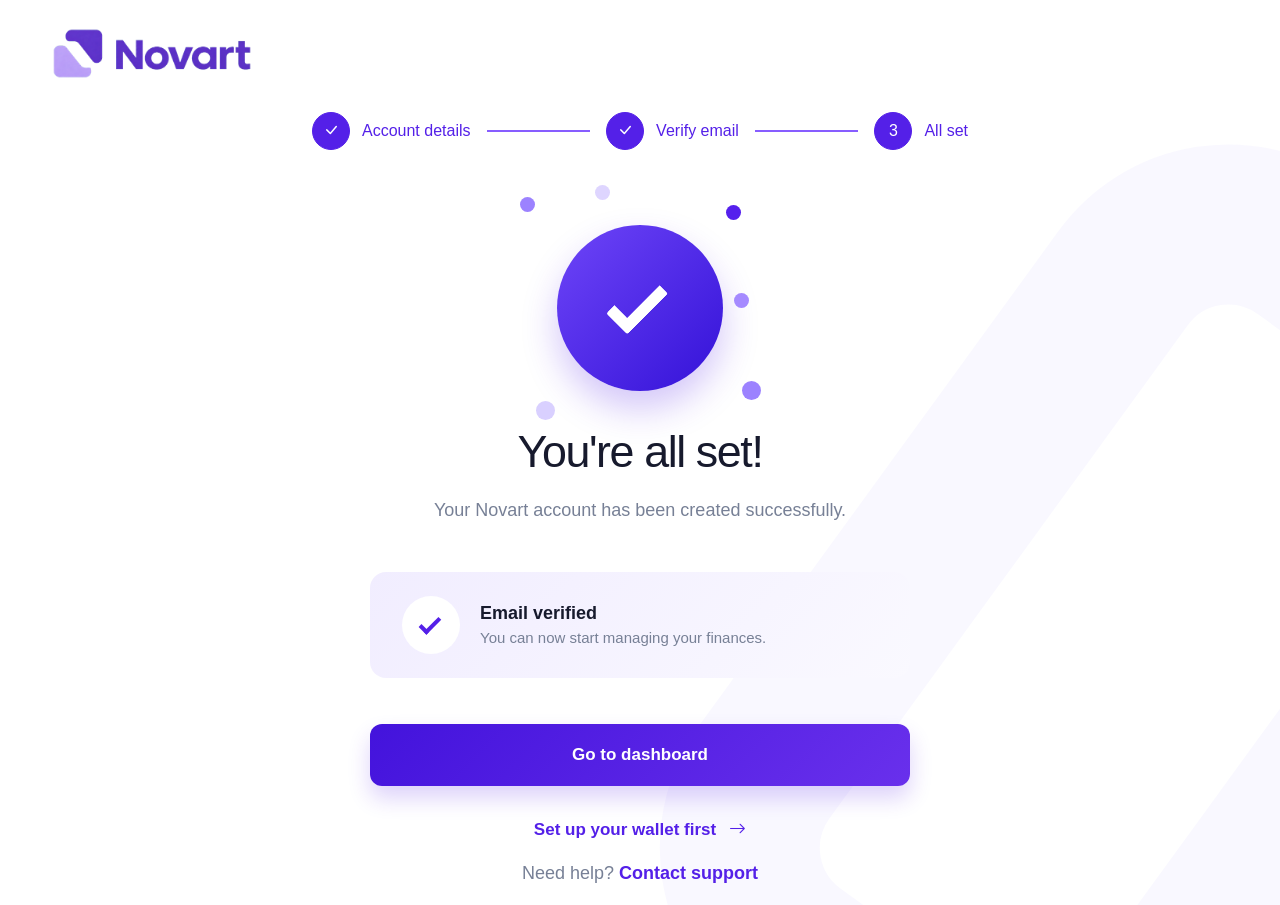
==== all-set.html @ dc802c1b "Initial commit" ====
<!DOCTYPE html>
<html lang="en">

<head>
  <meta charset="UTF-8">
  <meta name="viewport" content="width=device-width, initial-scale=1.0">
  <link href="https://cdn.jsdelivr.net/npm/bootstrap@5.3.8/dist/css/bootstrap.min.css" rel="stylesheet"
    integrity="sha384-sRIl4kxILFvY47J16cr9ZwB07vP4J8+LH7qKQnuqkuIAvNWLzeN8tE5YBujZqJLB" crossorigin="anonymous">
  <link rel="stylesheet" href="https://cdn.jsdelivr.net/npm/bootstrap-icons@1.11.3/font/bootstrap-icons.min.css">
  <link rel="stylesheet" href="css/main.css">
  <title>Document</title>
</head>

<body>
  <main class="all-set-page">
    <div class="background-mark"></div>

    <a class="brand" href="index.html">
      <img class="logo" src="img/logo2.0.png" alt="">
    </a>

    <div class="content">
      <div class="steps">
        <div class="steps__item done">
          <span class="steps__number"><i class="bi bi-check-lg"></i></span>
          <span>Account details</span>
        </div>

        <span class="steps__line"></span>

        <div class="steps__item" done>
          <span class="steps__number"><i class="bi bi-check-lg"></i></span>
          <span>Verify email</span>
        </div>

        <span class="steps__line"></span>

        <div class="steps__item" active>
          <span class="steps__number">3</span>
          <span>All set</span>
        </div>
      </div>

      <section class="all-set-card">
        <div class="success-icon">
          <span class="success-check"></span>
        </div>

        <h1>You're all set!</h1>
        <p>Your Novart account has been created successfully.</p>

        <div class="verified-box">
          <span class="verified-box__icon">
            <span class="verified-check"></span>
          </span>

          <div>
            <strong>Email verified</strong>
            <span>You can now start managing your finances.</span>
          </div>
        </div>

        <button class="dashboard-button" id="goToDashboard" type="button">
          Go to dashboard
        </button>

        <a class="wallet-link" href="index.html" id="setUpWallet">
          Set up your wallet first
          <i class="bi bi-arrow-right"></i>
        </a>

        <p class="support">
          Need help? <a href="#">Contact support</a>
        </p>
      </section>
    </div>
  </main>






















  <script src="js/all-set.js" defer></script>
  <script src="https://cdn.jsdelivr.net/npm/bootstrap@5.3.8/dist/js/bootstrap.bundle.min.js"
    integrity="sha384-FKyoEForCGlyvwx9Hj09JcYn3nv7wiPVlz7YYwJrWVcXK/BmnVDxM+D2scQbITxI"
    crossorigin="anonymous"></script>
</body>

</html>
---- css/main.css ----
@import url(home.css);
@import url(wallet.css);
@import url(settings.css);
@import url(register.css);
@import url(verify-email.css);
@import url(all-set.css);
@import url(signin.css);
@import url(dark.css);
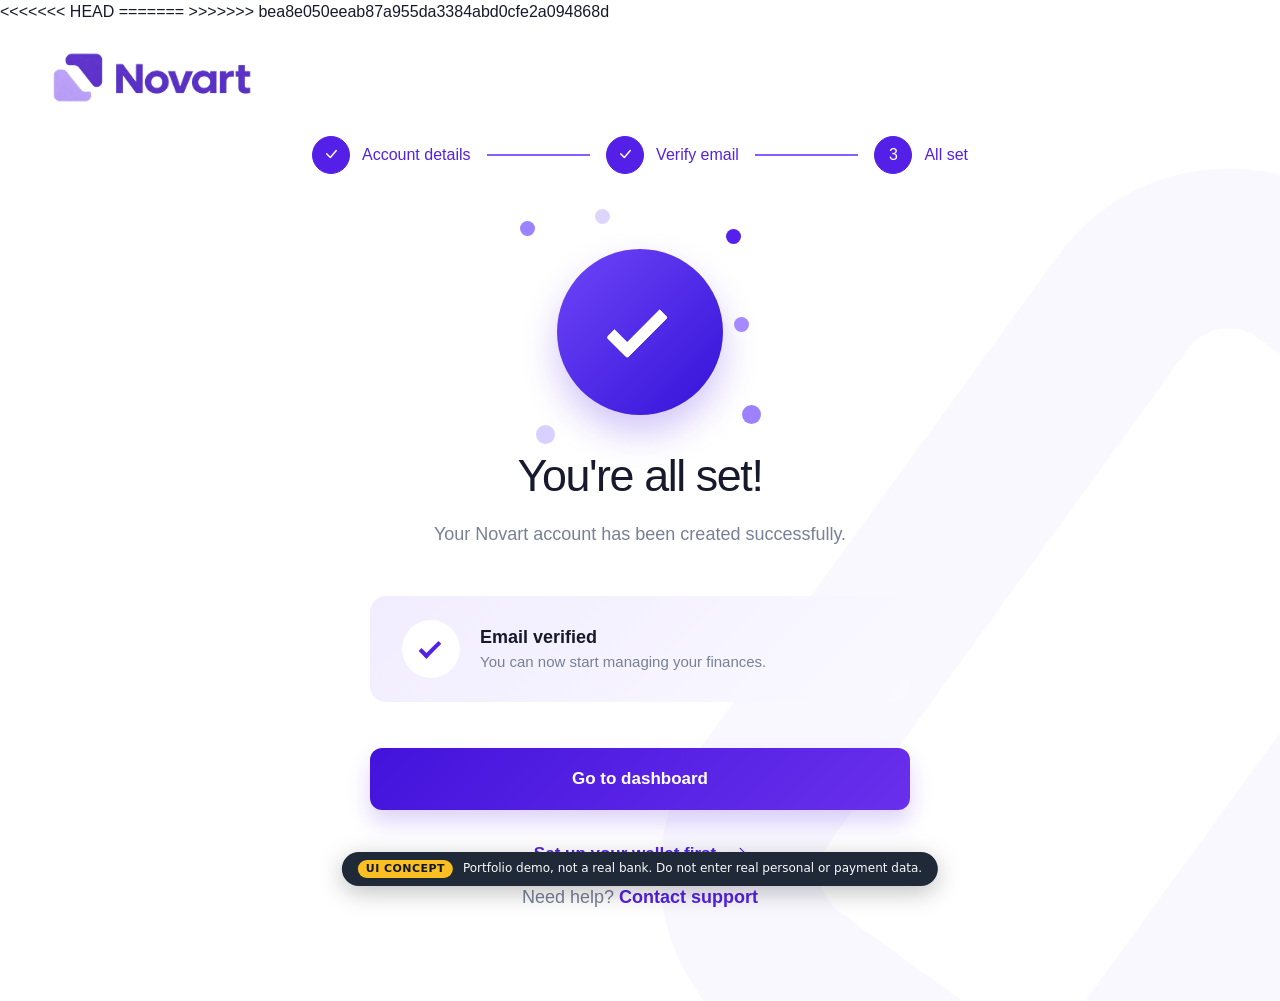
==== commit 635ad8c9: "Update .DS_Store" ====
--- a/all-set.html
+++ b/all-set.html
@@ -8,10 +8,15 @@
     integrity="sha384-sRIl4kxILFvY47J16cr9ZwB07vP4J8+LH7qKQnuqkuIAvNWLzeN8tE5YBujZqJLB" crossorigin="anonymous">
   <link rel="stylesheet" href="https://cdn.jsdelivr.net/npm/bootstrap-icons@1.11.3/font/bootstrap-icons.min.css">
   <link rel="stylesheet" href="css/main.css">
-  <title>Document</title>
+<<<<<<< HEAD
+  <title>Novart Finance (UI concept): All set</title>
+=======
+  <title>Novart Bank: Create Account</title>
+>>>>>>> bea8e050eeab87a955da3384abd0cfe2a094868d
 </head>
 
 <body>
+  <div class="demo-banner" role="note"><strong>UI concept</strong><span>Portfolio demo, not a real bank. Do not enter real personal or payment data.</span></div>
   <main class="all-set-page">
     <div class="background-mark"></div>
 
@@ -103,4 +108,4 @@
     crossorigin="anonymous"></script>
 </body>
 
-</html>+</html>
--- a/css/main.css
+++ b/css/main.css
@@ -1,3 +1,4 @@
+@import url(demo-banner.css);
 @import url(home.css);
 @import url(wallet.css);
 @import url(settings.css);
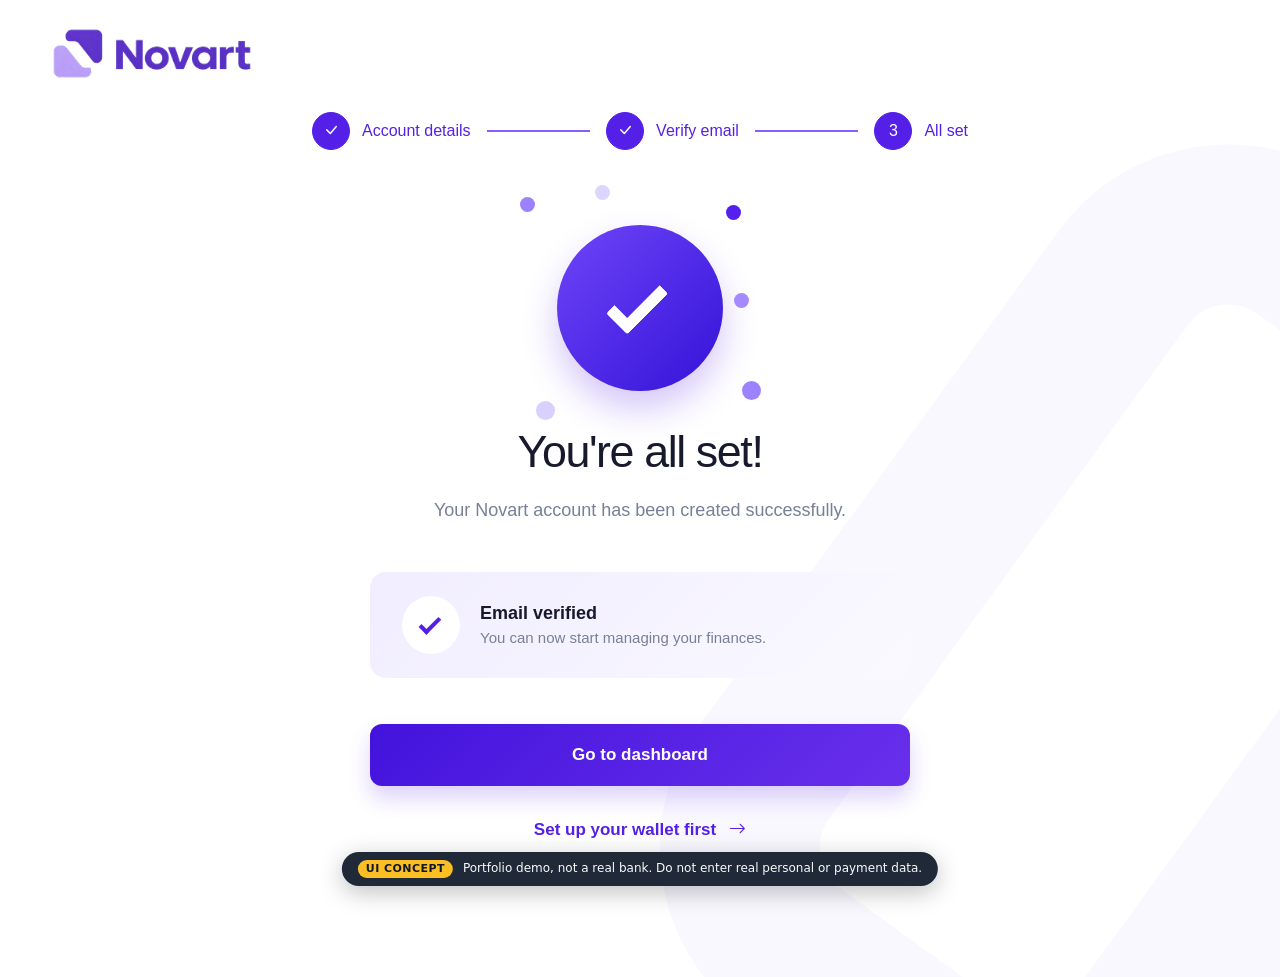
==== commit 45e84480: "Create .DS_Store" ====
--- a/all-set.html
+++ b/all-set.html
@@ -8,11 +8,7 @@
     integrity="sha384-sRIl4kxILFvY47J16cr9ZwB07vP4J8+LH7qKQnuqkuIAvNWLzeN8tE5YBujZqJLB" crossorigin="anonymous">
   <link rel="stylesheet" href="https://cdn.jsdelivr.net/npm/bootstrap-icons@1.11.3/font/bootstrap-icons.min.css">
   <link rel="stylesheet" href="css/main.css">
-<<<<<<< HEAD
   <title>Novart Finance (UI concept): All set</title>
-=======
-  <title>Novart Bank: Create Account</title>
->>>>>>> bea8e050eeab87a955da3384abd0cfe2a094868d
 </head>
 
 <body>
@@ -108,4 +104,4 @@
     crossorigin="anonymous"></script>
 </body>
 
-</html>
+</html>
